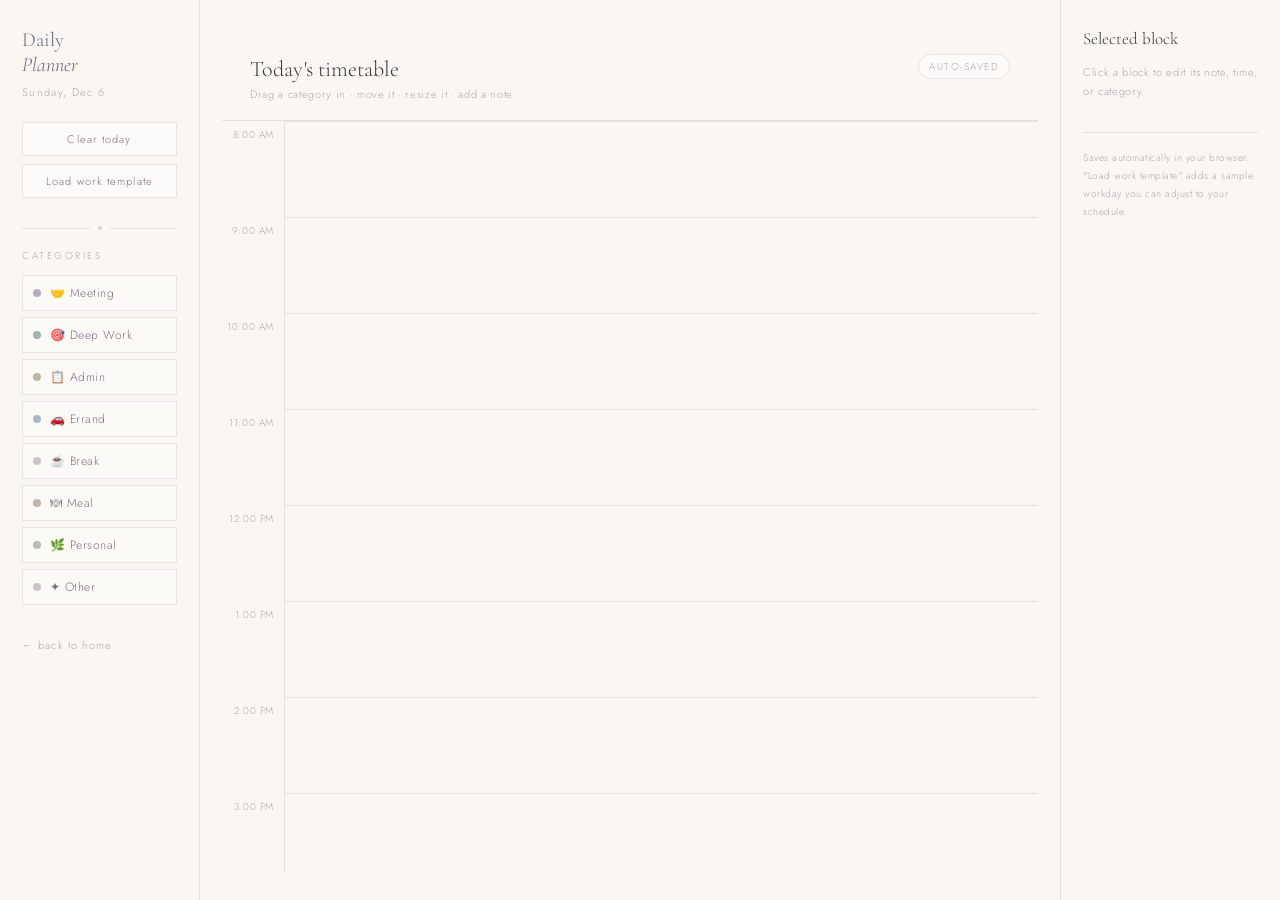
==== planner.html @ 745cca7b "planner" ====
<!DOCTYPE html>
<html lang="en">
<head>
  <meta charset="UTF-8" />
  <meta name="viewport" content="width=device-width, initial-scale=1.0" />
  <title>Caroline's Day Planner</title>
  <link href="https://fonts.googleapis.com/css2?family=Cormorant+Garamond:ital,wght@0,300;1,300&family=Jost:wght@200;300;400&display=swap" rel="stylesheet"/>
  <style>
    :root {
      /* Brand palette — mirrors index.html */
      --cream:          #f5f0e8;
      --warm-white:     #faf7f2;
      --gray-purple:    #9b90a8;
      --muted-purple:   #b8aec8;
      --deep-purple:    #6e6080;
      --lavender:       #e8e3f0;
      --text-dark:      #3d3545;
      --text-mid:       #7a6e82;
      --text-light:     #b0a8b8;
      --border:         rgba(155,144,168,0.22);

      /* Category colors — all in the same muted family */
      --meeting:   #a89cbb;   /* soft violet      */
      --focus:     #8fa8a0;   /* sage green-gray  */
      --admin:     #b8a890;   /* warm taupe       */
      --errand:    #9baab8;   /* slate blue-gray  */
      --break:     #c4b8c8;   /* pale lavender    */
      --meal:      #b8a89a;   /* warm sand        */
      --personal:  #a8b4a0;   /* muted sage       */
      --other:     #c0bac4;   /* neutral gray     */
    }

    *, *::before, *::after { box-sizing: border-box; margin: 0; padding: 0; }

    html, body {
      height: 100%;
      font-family: 'Jost', sans-serif;
      background: var(--warm-white);
      color: var(--text-dark);
      font-size: 13px;
      font-weight: 300;
    }

    /* ── Layout ───────────────────────────────────────── */
    .app {
      display: grid;
      grid-template-columns: 200px 1fr 220px;
      height: 100vh;
      overflow: hidden;
    }

    .panel {
      padding: 28px 22px;
      overflow-y: auto;
      border-right: 1px solid var(--border);
      background: rgba(250,247,242,0.82);
    }
    .panel:last-child { border-right: none; border-left: 1px solid var(--border); }

    /* ── Sidebar ──────────────────────────────────────── */
    .sidebar h1 {
      font-family: 'Cormorant Garamond', serif;
      font-weight: 300;
      font-size: 20px;
      color: var(--deep-purple);
      line-height: 1.25;
      margin-bottom: 6px;
    }
    .sidebar h1 em { font-style: italic; }

    .date {
      font-size: 11px;
      letter-spacing: 0.12em;
      color: var(--text-light);
      margin-bottom: 22px;
    }

    .top-actions {
      display: flex;
      flex-direction: column;
      gap: 8px;
      margin-bottom: 28px;
    }

    button {
      font-family: 'Jost', sans-serif;
      font-weight: 300;
      font-size: 11px;
      letter-spacing: 0.1em;
      cursor: pointer;
      border: 1px solid var(--border);
      background: rgba(255,255,255,0.55);
      color: var(--text-mid);
      padding: 8px 12px;
      border-radius: 1px;
      transition: all 0.25s ease;
    }
    button:hover {
      background: var(--lavender);
      border-color: var(--muted-purple);
      color: var(--deep-purple);
    }
    button.danger {
      border-color: rgba(160,100,100,0.25);
      color: #a06060;
    }
    button.danger:hover {
      background: rgba(160,100,100,0.08);
      border-color: rgba(160,100,100,0.45);
    }

    .palette-title {
      font-size: 10px;
      letter-spacing: 0.25em;
      text-transform: uppercase;
      color: var(--text-light);
      margin-bottom: 12px;
    }

    .palette { display: flex; flex-direction: column; gap: 6px; }

    .task-template {
      display: flex;
      align-items: center;
      gap: 9px;
      padding: 8px 10px;
      border: 1px solid var(--border);
      border-radius: 1px;
      background: rgba(255,255,255,0.45);
      cursor: grab;
      font-size: 12px;
      letter-spacing: 0.04em;
      color: var(--text-mid);
      transition: all 0.2s ease;
      user-select: none;
    }
    .task-template:hover {
      background: var(--lavender);
      border-color: var(--muted-purple);
      color: var(--deep-purple);
    }
    .task-template:active { cursor: grabbing; }

    .task-dot {
      width: 8px;
      height: 8px;
      border-radius: 50%;
      flex-shrink: 0;
      opacity: 0.85;
    }

    .back-link {
      display: inline-flex;
      align-items: center;
      gap: 6px;
      margin-top: 32px;
      font-size: 11px;
      letter-spacing: 0.1em;
      color: var(--text-light);
      text-decoration: none;
      transition: color 0.2s;
    }
    .back-link:hover { color: var(--deep-purple); }

    /* ── Planner main ─────────────────────────────────── */
    .planner-shell {
      border-right: none;
      background: var(--warm-white);
      display: flex;
      flex-direction: column;
    }

    .planner-header {
      display: flex;
      align-items: flex-start;
      justify-content: space-between;
      padding: 28px 28px 18px;
      flex-shrink: 0;
      border-bottom: 1px solid var(--border);
    }
    .planner-header h2 {
      font-family: 'Cormorant Garamond', serif;
      font-weight: 300;
      font-size: 22px;
      color: var(--text-dark);
      margin-bottom: 4px;
    }
    .planner-header p {
      font-size: 11px;
      letter-spacing: 0.06em;
      color: var(--text-light);
    }

    .pill {
      font-size: 10px;
      letter-spacing: 0.15em;
      text-transform: uppercase;
      color: var(--text-light);
      border: 1px solid var(--border);
      padding: 4px 10px;
      border-radius: 20px;
      background: rgba(255,255,255,0.5);
    }

    .planner-body {
      display: flex;
      flex: 1;
      overflow-y: auto;
      padding: 0 0 40px 0;
    }

    .time-col {
      flex-shrink: 0;
      width: 62px;
      padding-top: 0;
    }

    .time-slot {
      height: 96px;
      display: flex;
      align-items: flex-start;
      padding-top: 6px;
      padding-right: 10px;
      justify-content: flex-end;
      font-size: 10px;
      letter-spacing: 0.06em;
      color: var(--text-light);
    }

    .grid-wrap {
      flex: 1;
      position: relative;
      border-left: 1px solid var(--border);
      min-height: calc(15 * 96px);
      transition: background 0.2s ease;
    }
    .grid-wrap.drag-over { background: rgba(184,174,200,0.06); }

    .hour-line {
      position: absolute;
      left: 0; right: 0;
      height: 1px;
      background: var(--border);
    }

    /* ── Event blocks ─────────────────────────────────── */
    .event-block {
      position: absolute;
      left: 6px;
      right: 6px;
      border-radius: 2px;
      padding: 6px 9px 18px;
      cursor: grab;
      overflow: hidden;
      border: 1px solid rgba(255,255,255,0.4);
      box-shadow: 0 2px 10px rgba(80,70,100,0.08);
      transition: box-shadow 0.2s, outline 0.1s;
    }
    .event-block:active { cursor: grabbing; }
    .event-block.selected {
      outline: 2px solid var(--deep-purple);
      outline-offset: 1px;
      box-shadow: 0 4px 18px rgba(110,96,128,0.18);
    }

    .event-title {
      font-size: 11px;
      font-weight: 400;
      letter-spacing: 0.08em;
      color: rgba(255,255,255,0.92);
      margin-bottom: 2px;
    }
    .event-note {
      font-size: 10px;
      color: rgba(255,255,255,0.72);
      white-space: pre-wrap;
      overflow: hidden;
    }
    .event-time {
      position: absolute;
      bottom: 4px;
      right: 7px;
      font-size: 9px;
      letter-spacing: 0.05em;
      color: rgba(255,255,255,0.6);
    }

    .resize-handle {
      position: absolute;
      bottom: 0; left: 0; right: 0;
      height: 10px;
      cursor: ns-resize;
    }
    .resize-handle::after {
      content: '';
      display: block;
      width: 24px;
      height: 2px;
      border-radius: 2px;
      background: rgba(255,255,255,0.35);
      margin: 4px auto 0;
    }

    /* ── Editor panel ─────────────────────────────────── */
    .editor h3 {
      font-family: 'Cormorant Garamond', serif;
      font-weight: 300;
      font-size: 17px;
      color: var(--text-dark);
      margin-bottom: 6px;
    }

    .editor-empty {
      font-size: 11px;
      color: var(--text-light);
      letter-spacing: 0.06em;
      line-height: 1.7;
      margin-top: 14px;
    }

    .field {
      display: flex;
      flex-direction: column;
      gap: 5px;
      margin-bottom: 16px;
    }
    .field label {
      font-size: 10px;
      letter-spacing: 0.2em;
      text-transform: uppercase;
      color: var(--text-light);
    }
    .field input,
    .field select,
    .field textarea {
      font-family: 'Jost', sans-serif;
      font-weight: 300;
      font-size: 12px;
      color: var(--text-dark);
      background: rgba(255,255,255,0.6);
      border: 1px solid var(--border);
      border-radius: 1px;
      padding: 7px 10px;
      outline: none;
      transition: border-color 0.2s;
    }
    .field input:focus,
    .field select:focus,
    .field textarea:focus {
      border-color: var(--muted-purple);
      background: rgba(255,255,255,0.85);
    }
    .field textarea {
      resize: vertical;
      min-height: 72px;
    }

    .mini-row {
      display: grid;
      grid-template-columns: 1fr 1fr;
      gap: 10px;
    }

    .editor-actions {
      display: grid;
      grid-template-columns: 1fr 1fr;
      gap: 8px;
      margin-top: 6px;
    }

    .footer-note {
      margin-top: 32px;
      font-size: 10px;
      letter-spacing: 0.05em;
      color: var(--text-light);
      line-height: 1.8;
      border-top: 1px solid var(--border);
      padding-top: 16px;
    }

    /* ── Ornament line separator ──────────────────────── */
    .ornament-sep {
      display: flex;
      align-items: center;
      gap: 8px;
      margin: 18px 0;
    }
    .ornament-sep span {
      flex: 1;
      height: 1px;
      background: var(--border);
    }
    .ornament-sep i {
      width: 4px; height: 4px;
      border-radius: 50%;
      background: var(--muted-purple);
      opacity: 0.5;
    }
  </style>
</head>
<body>
  <div class="app">

    <!-- ── Sidebar ── -->
    <aside class="panel sidebar">
      <h1>Daily<br><em>Planner</em></h1>
      <div class="date" id="todayLabel"></div>

      <div class="top-actions">
        <button id="clearTodayBtn">Clear today</button>
        <button id="loadTemplateBtn">Load work template</button>
      </div>

      <div class="ornament-sep"><span></span><i></i><span></span></div>

      <p class="palette-title">Categories</p>
      <div class="palette" id="palette"></div>

      <a href="index.html" class="back-link">← back to home</a>
    </aside>

    <!-- ── Main planner ── -->
    <main class="panel planner-shell">
      <div class="planner-header">
        <div>
          <h2>Today's timetable</h2>
          <p>Drag a category in · move it · resize it · add a note</p>
        </div>
        <div>
          <span class="pill" id="saveHint">Auto-saved</span>
        </div>
      </div>

      <div class="planner-body">
        <div class="time-col" id="timeCol"></div>
        <div class="grid-wrap" id="gridWrap">
          <div class="timeline-drop-hint"></div>
        </div>
      </div>
    </main>

    <!-- ── Editor panel ── -->
    <aside class="panel editor">
      <h3>Selected block</h3>
      <div class="editor-empty" id="editorEmpty">
        Click a block to edit its note, time, or category.
      </div>

      <div id="editorForm" hidden>
        <div class="field">
          <label for="editCategory">Category</label>
          <select id="editCategory"></select>
        </div>

        <div class="field">
          <label for="editNote">Note</label>
          <textarea id="editNote" placeholder="meeting with team, prep slides, call client…"></textarea>
        </div>

        <div class="mini-row">
          <div class="field">
            <label for="editStart">Start</label>
            <input id="editStart" type="time" />
          </div>
          <div class="field">
            <label for="editEnd">End</label>
            <input id="editEnd" type="time" />
          </div>
        </div>

        <div class="editor-actions">
          <button id="duplicateBtn">Duplicate</button>
          <button id="deleteBtn" class="danger">Delete</button>
        </div>
      </div>

      <div class="footer-note">
        Saves automatically in your browser.<br>
        "Load work template" adds a sample workday you can adjust to your schedule.
      </div>
    </aside>
  </div>

  <script>
    // ── Category config (work-focused) ──────────────────
    const CATEGORY_CONFIG = {
      Meeting:   { color: getCssVar('--meeting') },
      'Deep Work': { color: getCssVar('--focus') },
      Admin:     { color: getCssVar('--admin') },
      Errand:    { color: getCssVar('--errand') },
      Break:     { color: getCssVar('--break') },
      Meal:      { color: getCssVar('--meal') },
      Personal:  { color: getCssVar('--personal') },
      Other:     { color: getCssVar('--other') },
    };

    const CATEGORY_ICONS = {
      Meeting:    '🤝',
      'Deep Work':'🎯',
      Admin:      '📋',
      Errand:     '🚗',
      Break:      '☕',
      Meal:       '🍽',
      Personal:   '🌿',
      Other:      '✦',
    };

    const DAY_START    = 8 * 60;
    const DAY_END      = 21 * 60;
    const MIN_DURATION = 30;
    const SNAP_MINUTES = 15;
    const HOUR_HEIGHT  = 96;
    const PX_PER_MIN   = HOUR_HEIGHT / 60;
    const STORAGE_KEY  = 'caroline_day_planner_v1';
    const TEMPLATE_KEY = 'caroline_day_planner_template_v1';

    const paletteEl      = document.getElementById('palette');
    const timeColEl      = document.getElementById('timeCol');
    const gridWrapEl     = document.getElementById('gridWrap');
    const todayLabelEl   = document.getElementById('todayLabel');
    const clearTodayBtn  = document.getElementById('clearTodayBtn');
    const loadTemplateBtn= document.getElementById('loadTemplateBtn');
    const saveHintEl     = document.getElementById('saveHint');
    const editorEmptyEl  = document.getElementById('editorEmpty');
    const editorFormEl   = document.getElementById('editorForm');
    const editCategoryEl = document.getElementById('editCategory');
    const editNoteEl     = document.getElementById('editNote');
    const editStartEl    = document.getElementById('editStart');
    const editEndEl      = document.getElementById('editEnd');
    const duplicateBtn   = document.getElementById('duplicateBtn');
    const deleteBtn      = document.getElementById('deleteBtn');

    let events     = loadTodayEvents();
    let selectedId = null;
    let dragState  = null;

    init();

    function init() {
      renderTodayLabel();
      renderPalette();
      renderTimeColumn();
      renderHourLines();
      renderEditorCategoryOptions();
      renderEvents();
      updateEditor();
      attachGridDropEvents();
      attachEditorEvents();
      clearTodayBtn.addEventListener('click', clearToday);
      loadTemplateBtn.addEventListener('click', loadTemplateIntoToday);
    }

    function getCssVar(name) {
      return getComputedStyle(document.documentElement).getPropertyValue(name).trim();
    }

    function renderTodayLabel() {
      todayLabelEl.textContent = new Date().toLocaleDateString('en-CA', {
        weekday: 'long', month: 'short', day: 'numeric'
      });
    }

    function renderPalette() {
      paletteEl.innerHTML = '';
      Object.keys(CATEGORY_CONFIG).forEach(category => {
        const el = document.createElement('div');
        el.className = 'task-template';
        el.draggable = true;
        el.dataset.category = category;
        el.innerHTML = `
          <span class="task-dot" style="background:${CATEGORY_CONFIG[category].color}"></span>
          <span>${CATEGORY_ICONS[category] || ''} ${category}</span>
        `;
        el.addEventListener('dragstart', e => {
          e.dataTransfer.setData('text/plain', JSON.stringify({
            category,
            color: CATEGORY_CONFIG[category].color
          }));
        });
        paletteEl.appendChild(el);
      });
    }

    function renderTimeColumn() {
      timeColEl.innerHTML = '';
      for (let h = DAY_START / 60; h <= DAY_END / 60; h++) {
        const slot = document.createElement('div');
        slot.className = 'time-slot';
        slot.textContent = formatHourLabel(h);
        timeColEl.appendChild(slot);
      }
    }

    function renderHourLines() {
      gridWrapEl.querySelectorAll('.hour-line').forEach(el => el.remove());
      const totalHours = (DAY_END - DAY_START) / 60;
      for (let i = 0; i <= totalHours; i++) {
        const line = document.createElement('div');
        line.className = 'hour-line';
        line.style.top = `${i * HOUR_HEIGHT}px`;
        gridWrapEl.appendChild(line);
      }
    }

    function attachGridDropEvents() {
      gridWrapEl.addEventListener('dragover', e => {
        e.preventDefault();
        gridWrapEl.classList.add('drag-over');
      });
      gridWrapEl.addEventListener('dragleave', () => gridWrapEl.classList.remove('drag-over'));
      gridWrapEl.addEventListener('drop', e => {
        e.preventDefault();
        gridWrapEl.classList.remove('drag-over');
        const raw = e.dataTransfer.getData('text/plain');
        if (!raw) return;
        let data;
        try { data = JSON.parse(raw); } catch { return; }
        const rect = gridWrapEl.getBoundingClientRect();
        const y = e.clientY - rect.top;
        const startMinute = snapToStep(pixelToMinute(y), SNAP_MINUTES, DAY_START, DAY_END - MIN_DURATION);
        const newEvent = {
          id: cryptoRandomId(),
          category: data.category || 'Other',
          note: '',
          color: CATEGORY_CONFIG[data.category]?.color || CATEGORY_CONFIG.Other.color,
          startMinute,
          endMinute: startMinute + 60,
        };
        events.push(newEvent);
        selectedId = newEvent.id;
        persistAndRender();
      });
    }

    function attachEditorEvents() {
      editCategoryEl.addEventListener('change', () => {
        const ev = getSelectedEvent();
        if (!ev) return;
        ev.category = editCategoryEl.value;
        ev.color = CATEGORY_CONFIG[ev.category].color;
        persistAndRender();
      });
      editNoteEl.addEventListener('input', () => {
        const ev = getSelectedEvent();
        if (!ev) return;
        ev.note = editNoteEl.value;
        persistAndRender(false);
      });
      editStartEl.addEventListener('change', () => {
        const ev = getSelectedEvent();
        if (!ev) return;
        const start = timeStringToMinute(editStartEl.value);
        if (start == null) return;
        let duration = ev.endMinute - ev.startMinute;
        ev.startMinute = clampMinute(start);
        ev.endMinute = clampMinute(Math.max(ev.startMinute + MIN_DURATION, ev.startMinute + duration));
        if (ev.endMinute > DAY_END) {
          ev.endMinute = DAY_END;
          ev.startMinute = Math.max(DAY_START, ev.endMinute - duration);
        }
        persistAndRender();
      });
      editEndEl.addEventListener('change', () => {
        const ev = getSelectedEvent();
        if (!ev) return;
        const end = timeStringToMinute(editEndEl.value);
        if (end == null) return;
        ev.endMinute = clampMinute(Math.max(ev.startMinute + MIN_DURATION, end));
        persistAndRender();
      });
      duplicateBtn.addEventListener('click', () => {
        const ev = getSelectedEvent();
        if (!ev) return;
        const duration = ev.endMinute - ev.startMinute;
        const start = clampMinute(Math.min(DAY_END - duration, ev.startMinute + 30));
        const clone = { ...ev, id: cryptoRandomId(), startMinute: start, endMinute: start + duration };
        events.push(clone);
        selectedId = clone.id;
        persistAndRender();
      });
      deleteBtn.addEventListener('click', () => {
        if (!selectedId) return;
        events = events.filter(ev => ev.id !== selectedId);
        selectedId = null;
        persistAndRender();
      });
    }

    function renderEditorCategoryOptions() {
      editCategoryEl.innerHTML = '';
      Object.keys(CATEGORY_CONFIG).forEach(category => {
        const option = document.createElement('option');
        option.value = category;
        option.textContent = `${CATEGORY_ICONS[category] || ''} ${category}`;
        editCategoryEl.appendChild(option);
      });
    }

    function renderEvents() {
      gridWrapEl.querySelectorAll('.event-block').forEach(el => el.remove());
      events
        .slice()
        .sort((a, b) => a.startMinute - b.startMinute)
        .forEach(event => {
          const block = document.createElement('div');
          block.className = 'event-block' + (event.id === selectedId ? ' selected' : '');
          block.dataset.id = event.id;
          block.style.top    = `${minuteToPixel(event.startMinute)}px`;
          block.style.height = `${Math.max(32, minuteToPixel(event.endMinute) - minuteToPixel(event.startMinute))}px`;
          block.style.background = event.color;
          block.innerHTML = `
            <div class="event-title">${CATEGORY_ICONS[event.category] || ''} ${escapeHtml(event.category)}</div>
            <div class="event-note">${escapeHtml(event.note || '')}</div>
            <div class="event-time">${formatMinuteLabel(event.startMinute)} – ${formatMinuteLabel(event.endMinute)}</div>
            <div class="resize-handle"></div>
          `;
          block.addEventListener('mousedown', e => {
            if (e.target.classList.contains('resize-handle')) {
              startResize(e, event.id); return;
            }
            startMove(e, event.id);
          });
          block.addEventListener('click', e => {
            e.stopPropagation();
            selectedId = event.id;
            renderEvents();
            updateEditor();
          });
          gridWrapEl.appendChild(block);
        });
      gridWrapEl.addEventListener('click', clearSelectionOnGridClick, { once: true });
    }

    function clearSelectionOnGridClick(e) {
      if (e.target.closest('.event-block')) return;
      selectedId = null;
      renderEvents();
      updateEditor();
    }

    function startMove(e, id) {
      e.preventDefault();
      const ev = events.find(item => item.id === id);
      if (!ev) return;
      selectedId = id;
      renderEvents();
      updateEditor();
      dragState = { type: 'move', id, startY: e.clientY, originalStart: ev.startMinute, originalEnd: ev.endMinute };
      document.addEventListener('mousemove', handleDrag);
      document.addEventListener('mouseup', stopDrag);
    }

    function startResize(e, id) {
      e.preventDefault(); e.stopPropagation();
      const ev = events.find(item => item.id === id);
      if (!ev) return;
      selectedId = id;
      renderEvents();
      updateEditor();
      dragState = { type: 'resize', id, startY: e.clientY, originalStart: ev.startMinute, originalEnd: ev.endMinute };
      document.addEventListener('mousemove', handleDrag);
      document.addEventListener('mouseup', stopDrag);
    }

    function handleDrag(e) {
      if (!dragState) return;
      const ev = events.find(item => item.id === dragState.id);
      if (!ev) return;
      const deltaMin = snapDeltaToStep(pixelToMinuteDelta(e.clientY - dragState.startY), SNAP_MINUTES);
      if (dragState.type === 'move') {
        const duration = dragState.originalEnd - dragState.originalStart;
        let nextStart = clampMinute(dragState.originalStart + deltaMin);
        nextStart = Math.min(nextStart, DAY_END - duration);
        ev.startMinute = nextStart;
        ev.endMinute = nextStart + duration;
      } else {
        let nextEnd = dragState.originalEnd + deltaMin;
        nextEnd = Math.max(dragState.originalStart + MIN_DURATION, nextEnd);
        nextEnd = Math.min(DAY_END, nextEnd);
        ev.endMinute = nextEnd;
      }
      renderEvents();
      updateEditor();
    }

    function stopDrag() {
      if (!dragState) return;
      dragState = null;
      document.removeEventListener('mousemove', handleDrag);
      document.removeEventListener('mouseup', stopDrag);
      saveTodayEvents();
      flashSaved();
    }

    function updateEditor() {
      const ev = getSelectedEvent();
      if (!ev) {
        editorEmptyEl.hidden = false;
        editorFormEl.hidden = true;
        return;
      }
      editorEmptyEl.hidden = true;
      editorFormEl.hidden = false;
      editCategoryEl.value = ev.category;
      editNoteEl.value = ev.note;
      editStartEl.value = minuteToTimeString(ev.startMinute);
      editEndEl.value = minuteToTimeString(ev.endMinute);
    }

    function persistAndRender(updateEditorPanel = true) {
      saveTodayEvents();
      renderEvents();
      if (updateEditorPanel) updateEditor();
      flashSaved();
    }

    function flashSaved() {
      saveHintEl.textContent = 'Saved ✦';
      clearTimeout(flashSaved._timer);
      flashSaved._timer = setTimeout(() => { saveHintEl.textContent = 'Auto-saved'; }, 900);
    }

    function clearToday() {
      if (!confirm('Clear today\'s timetable?')) return;
      events = []; selectedId = null; persistAndRender();
    }

    function loadTemplateIntoToday() {
      const template = loadTemplate();
      events = template.map(item => ({ ...item, id: cryptoRandomId() }));
      selectedId = null;
      persistAndRender();
    }

    function loadTodayEvents() {
      const store = JSON.parse(localStorage.getItem(STORAGE_KEY) || '{}');
      const todayKey = getTodayKey();
      return Array.isArray(store[todayKey]) ? store[todayKey] : [];
    }

    function saveTodayEvents() {
      const store = JSON.parse(localStorage.getItem(STORAGE_KEY) || '{}');
      store[getTodayKey()] = events;
      localStorage.setItem(STORAGE_KEY, JSON.stringify(store));
    }

    function loadTemplate() {
      const existing = JSON.parse(localStorage.getItem(TEMPLATE_KEY) || 'null');
      if (Array.isArray(existing) && existing.length) return existing;
      const fallback = [
        makeTemplateEvent('Deep Work',  'Morning focus block',    9*60,  11*60),
        makeTemplateEvent('Meeting',    'Team standup',           11*60, 11*60+30),
        makeTemplateEvent('Meal',       'Lunch',                  12*60, 13*60),
        makeTemplateEvent('Deep Work',  'Afternoon work block',   13*60, 15*60),
        makeTemplateEvent('Admin',      'Emails & catch-up',      15*60, 16*60),
        makeTemplateEvent('Break',      'Coffee break',           16*60, 16*60+15),
        makeTemplateEvent('Meeting',    'End-of-day check-in',    17*60, 17*60+30),
      ];
      localStorage.setItem(TEMPLATE_KEY, JSON.stringify(fallback));
      return fallback;
    }

    function makeTemplateEvent(category, note, startMinute, endMinute) {
      return { id: cryptoRandomId(), category, note, color: CATEGORY_CONFIG[category].color, startMinute, endMinute };
    }

    function getSelectedEvent() { return events.find(ev => ev.id === selectedId) || null; }
    function getTodayKey()       { return new Date().toISOString().slice(0, 10); }
    function minuteToPixel(m)    { return (m - DAY_START) * PX_PER_MIN; }
    function pixelToMinute(px)   { return DAY_START + px / PX_PER_MIN; }
    function pixelToMinuteDelta(px) { return px / PX_PER_MIN; }
    function snapToStep(v, step, min, max) { return Math.min(max, Math.max(min, Math.round(v/step)*step)); }
    function snapDeltaToStep(v, step)      { return Math.round(v/step)*step; }
    function clampMinute(m)      { return Math.max(DAY_START, Math.min(DAY_END, m)); }

    function formatHourLabel(h24) {
      const suffix = h24 >= 12 ? 'PM' : 'AM';
      const h12    = h24 % 12 === 0 ? 12 : h24 % 12;
      return `${h12}:00 ${suffix}`;
    }
    function formatMinuteLabel(totalMin) {
      const h24 = Math.floor(totalMin/60), m = totalMin%60;
      const suffix = h24>=12?'PM':'AM', h12 = h24%12===0?12:h24%12;
      return `${h12}:${String(m).padStart(2,'0')} ${suffix}`;
    }
    function minuteToTimeString(totalMin) {
      return `${String(Math.floor(totalMin/60)).padStart(2,'0')}:${String(totalMin%60).padStart(2,'0')}`;
    }
    function timeStringToMinute(str) {
      if (!str || !str.includes(':')) return null;
      const [h,m] = str.split(':').map(Number);
      return (isNaN(h)||isNaN(m)) ? null : h*60+m;
    }
    function cryptoRandomId() { return 'ev-' + Math.random().toString(36).slice(2,10); }
    function escapeHtml(str) {
      return String(str).replaceAll('&','&amp;').replaceAll('<','&lt;').replaceAll('>','&gt;').replaceAll('"','&quot;').replaceAll("'","&#039;");
    }
  </script>
</body>
</html>
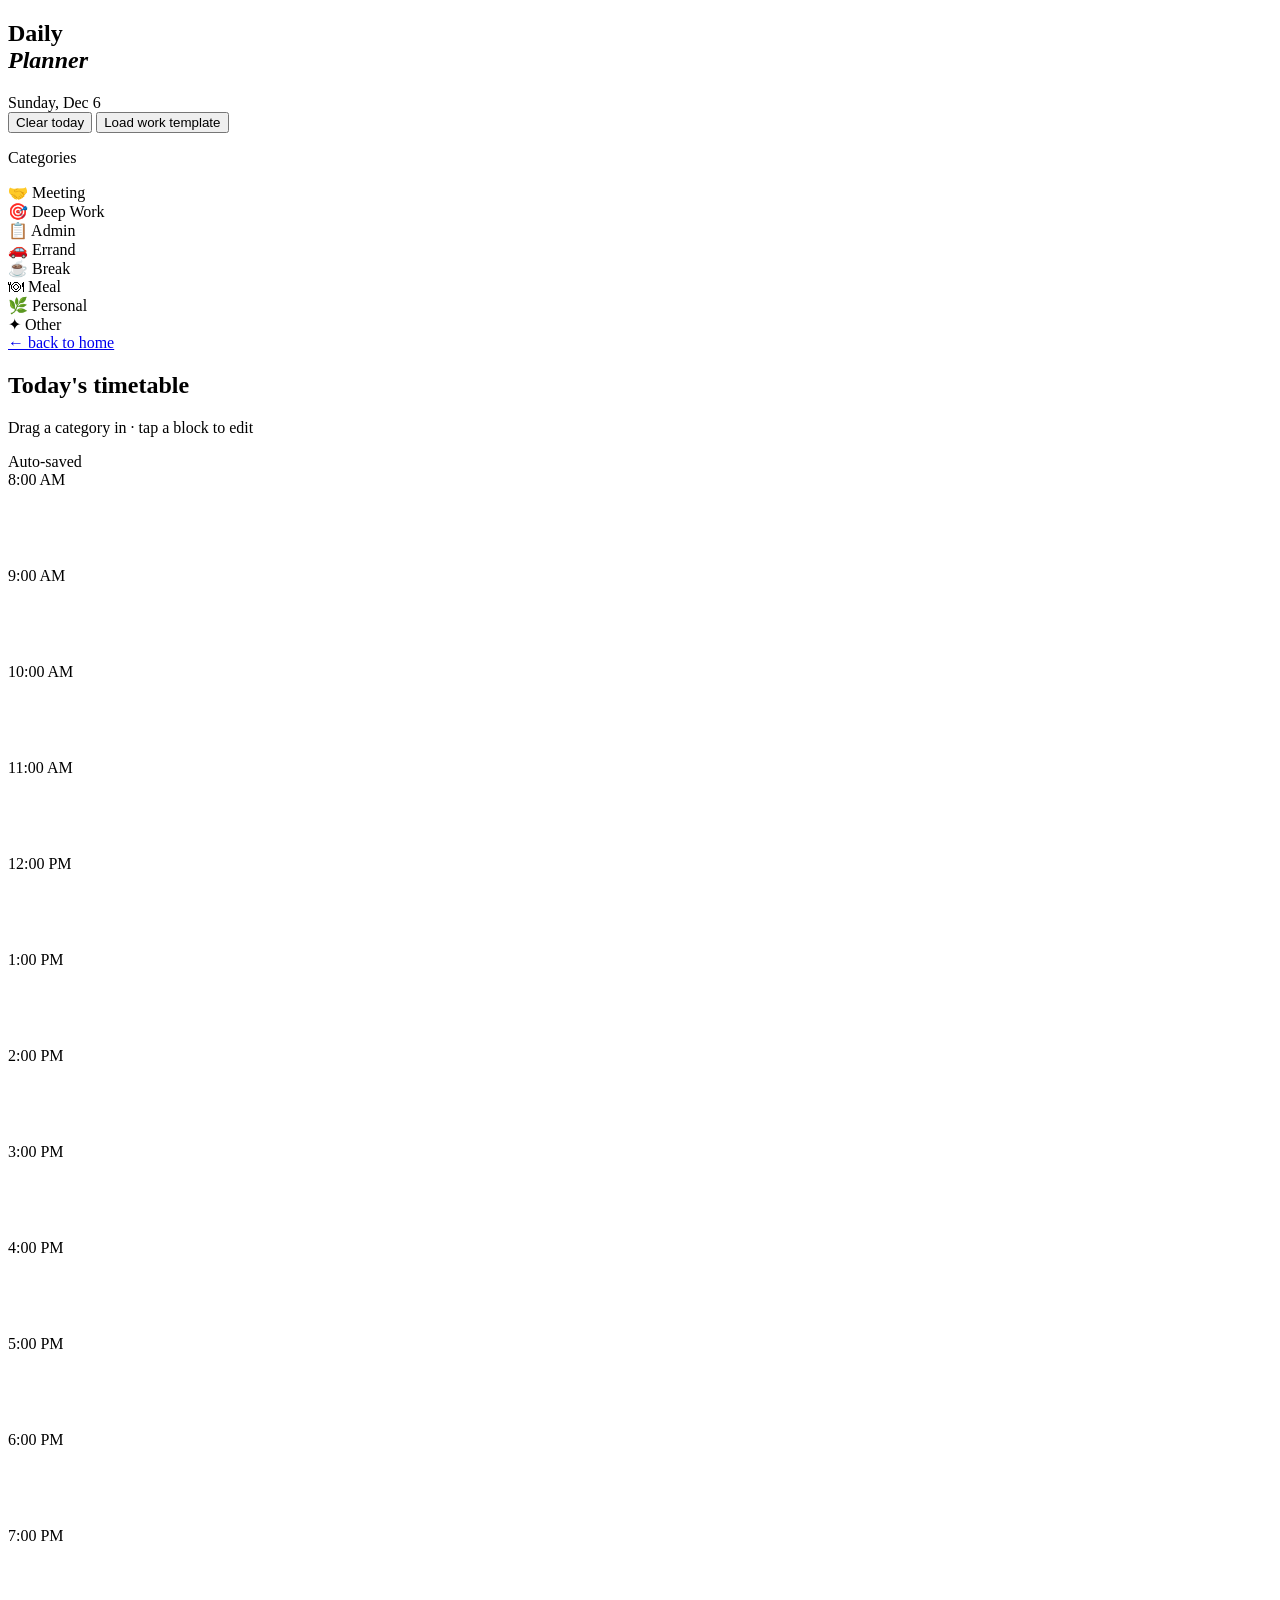
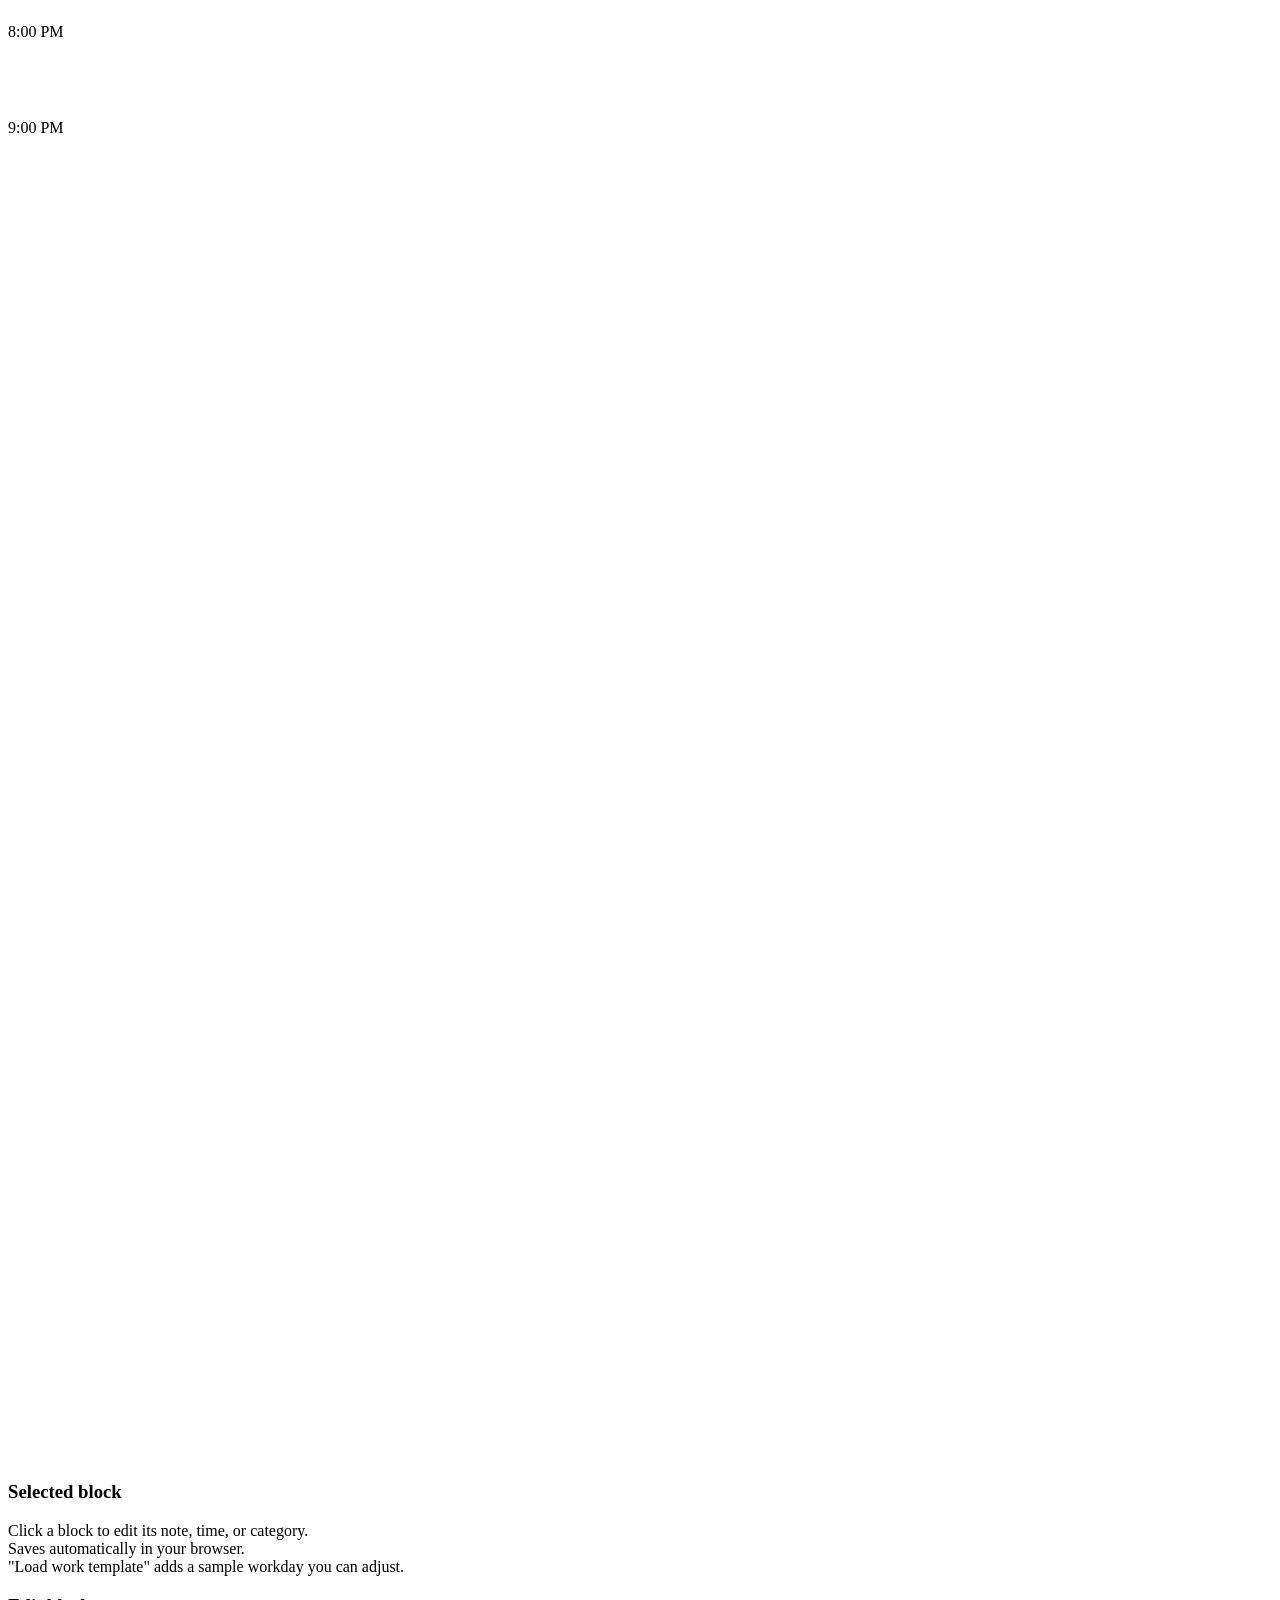
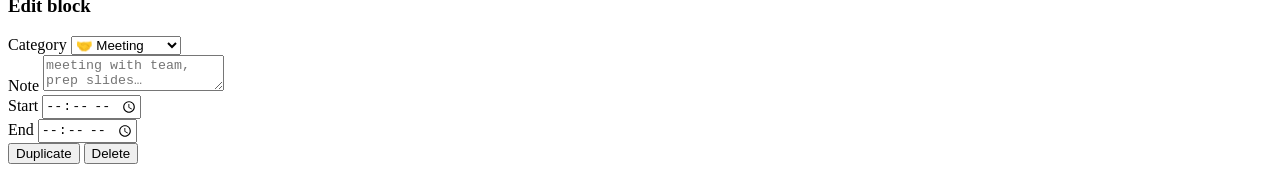
==== commit bec898e0: "Update planner.html" ====
--- a/planner.html
+++ b/planner.html
@@ -5,398 +5,7 @@
   <meta name="viewport" content="width=device-width, initial-scale=1.0" />
   <title>Caroline's Day Planner</title>
   <link href="https://fonts.googleapis.com/css2?family=Cormorant+Garamond:ital,wght@0,300;1,300&family=Jost:wght@200;300;400&display=swap" rel="stylesheet"/>
-  <style>
-    :root {
-      /* Brand palette — mirrors index.html */
-      --cream:          #f5f0e8;
-      --warm-white:     #faf7f2;
-      --gray-purple:    #9b90a8;
-      --muted-purple:   #b8aec8;
-      --deep-purple:    #6e6080;
-      --lavender:       #e8e3f0;
-      --text-dark:      #3d3545;
-      --text-mid:       #7a6e82;
-      --text-light:     #b0a8b8;
-      --border:         rgba(155,144,168,0.22);
-
-      /* Category colors — all in the same muted family */
-      --meeting:   #a89cbb;   /* soft violet      */
-      --focus:     #8fa8a0;   /* sage green-gray  */
-      --admin:     #b8a890;   /* warm taupe       */
-      --errand:    #9baab8;   /* slate blue-gray  */
-      --break:     #c4b8c8;   /* pale lavender    */
-      --meal:      #b8a89a;   /* warm sand        */
-      --personal:  #a8b4a0;   /* muted sage       */
-      --other:     #c0bac4;   /* neutral gray     */
-    }
-
-    *, *::before, *::after { box-sizing: border-box; margin: 0; padding: 0; }
-
-    html, body {
-      height: 100%;
-      font-family: 'Jost', sans-serif;
-      background: var(--warm-white);
-      color: var(--text-dark);
-      font-size: 13px;
-      font-weight: 300;
-    }
-
-    /* ── Layout ───────────────────────────────────────── */
-    .app {
-      display: grid;
-      grid-template-columns: 200px 1fr 220px;
-      height: 100vh;
-      overflow: hidden;
-    }
-
-    .panel {
-      padding: 28px 22px;
-      overflow-y: auto;
-      border-right: 1px solid var(--border);
-      background: rgba(250,247,242,0.82);
-    }
-    .panel:last-child { border-right: none; border-left: 1px solid var(--border); }
-
-    /* ── Sidebar ──────────────────────────────────────── */
-    .sidebar h1 {
-      font-family: 'Cormorant Garamond', serif;
-      font-weight: 300;
-      font-size: 20px;
-      color: var(--deep-purple);
-      line-height: 1.25;
-      margin-bottom: 6px;
-    }
-    .sidebar h1 em { font-style: italic; }
-
-    .date {
-      font-size: 11px;
-      letter-spacing: 0.12em;
-      color: var(--text-light);
-      margin-bottom: 22px;
-    }
-
-    .top-actions {
-      display: flex;
-      flex-direction: column;
-      gap: 8px;
-      margin-bottom: 28px;
-    }
-
-    button {
-      font-family: 'Jost', sans-serif;
-      font-weight: 300;
-      font-size: 11px;
-      letter-spacing: 0.1em;
-      cursor: pointer;
-      border: 1px solid var(--border);
-      background: rgba(255,255,255,0.55);
-      color: var(--text-mid);
-      padding: 8px 12px;
-      border-radius: 1px;
-      transition: all 0.25s ease;
-    }
-    button:hover {
-      background: var(--lavender);
-      border-color: var(--muted-purple);
-      color: var(--deep-purple);
-    }
-    button.danger {
-      border-color: rgba(160,100,100,0.25);
-      color: #a06060;
-    }
-    button.danger:hover {
-      background: rgba(160,100,100,0.08);
-      border-color: rgba(160,100,100,0.45);
-    }
-
-    .palette-title {
-      font-size: 10px;
-      letter-spacing: 0.25em;
-      text-transform: uppercase;
-      color: var(--text-light);
-      margin-bottom: 12px;
-    }
-
-    .palette { display: flex; flex-direction: column; gap: 6px; }
-
-    .task-template {
-      display: flex;
-      align-items: center;
-      gap: 9px;
-      padding: 8px 10px;
-      border: 1px solid var(--border);
-      border-radius: 1px;
-      background: rgba(255,255,255,0.45);
-      cursor: grab;
-      font-size: 12px;
-      letter-spacing: 0.04em;
-      color: var(--text-mid);
-      transition: all 0.2s ease;
-      user-select: none;
-    }
-    .task-template:hover {
-      background: var(--lavender);
-      border-color: var(--muted-purple);
-      color: var(--deep-purple);
-    }
-    .task-template:active { cursor: grabbing; }
-
-    .task-dot {
-      width: 8px;
-      height: 8px;
-      border-radius: 50%;
-      flex-shrink: 0;
-      opacity: 0.85;
-    }
-
-    .back-link {
-      display: inline-flex;
-      align-items: center;
-      gap: 6px;
-      margin-top: 32px;
-      font-size: 11px;
-      letter-spacing: 0.1em;
-      color: var(--text-light);
-      text-decoration: none;
-      transition: color 0.2s;
-    }
-    .back-link:hover { color: var(--deep-purple); }
-
-    /* ── Planner main ─────────────────────────────────── */
-    .planner-shell {
-      border-right: none;
-      background: var(--warm-white);
-      display: flex;
-      flex-direction: column;
-    }
-
-    .planner-header {
-      display: flex;
-      align-items: flex-start;
-      justify-content: space-between;
-      padding: 28px 28px 18px;
-      flex-shrink: 0;
-      border-bottom: 1px solid var(--border);
-    }
-    .planner-header h2 {
-      font-family: 'Cormorant Garamond', serif;
-      font-weight: 300;
-      font-size: 22px;
-      color: var(--text-dark);
-      margin-bottom: 4px;
-    }
-    .planner-header p {
-      font-size: 11px;
-      letter-spacing: 0.06em;
-      color: var(--text-light);
-    }
-
-    .pill {
-      font-size: 10px;
-      letter-spacing: 0.15em;
-      text-transform: uppercase;
-      color: var(--text-light);
-      border: 1px solid var(--border);
-      padding: 4px 10px;
-      border-radius: 20px;
-      background: rgba(255,255,255,0.5);
-    }
-
-    .planner-body {
-      display: flex;
-      flex: 1;
-      overflow-y: auto;
-      padding: 0 0 40px 0;
-    }
-
-    .time-col {
-      flex-shrink: 0;
-      width: 62px;
-      padding-top: 0;
-    }
-
-    .time-slot {
-      height: 96px;
-      display: flex;
-      align-items: flex-start;
-      padding-top: 6px;
-      padding-right: 10px;
-      justify-content: flex-end;
-      font-size: 10px;
-      letter-spacing: 0.06em;
-      color: var(--text-light);
-    }
-
-    .grid-wrap {
-      flex: 1;
-      position: relative;
-      border-left: 1px solid var(--border);
-      min-height: calc(15 * 96px);
-      transition: background 0.2s ease;
-    }
-    .grid-wrap.drag-over { background: rgba(184,174,200,0.06); }
-
-    .hour-line {
-      position: absolute;
-      left: 0; right: 0;
-      height: 1px;
-      background: var(--border);
-    }
-
-    /* ── Event blocks ─────────────────────────────────── */
-    .event-block {
-      position: absolute;
-      left: 6px;
-      right: 6px;
-      border-radius: 2px;
-      padding: 6px 9px 18px;
-      cursor: grab;
-      overflow: hidden;
-      border: 1px solid rgba(255,255,255,0.4);
-      box-shadow: 0 2px 10px rgba(80,70,100,0.08);
-      transition: box-shadow 0.2s, outline 0.1s;
-    }
-    .event-block:active { cursor: grabbing; }
-    .event-block.selected {
-      outline: 2px solid var(--deep-purple);
-      outline-offset: 1px;
-      box-shadow: 0 4px 18px rgba(110,96,128,0.18);
-    }
-
-    .event-title {
-      font-size: 11px;
-      font-weight: 400;
-      letter-spacing: 0.08em;
-      color: rgba(255,255,255,0.92);
-      margin-bottom: 2px;
-    }
-    .event-note {
-      font-size: 10px;
-      color: rgba(255,255,255,0.72);
-      white-space: pre-wrap;
-      overflow: hidden;
-    }
-    .event-time {
-      position: absolute;
-      bottom: 4px;
-      right: 7px;
-      font-size: 9px;
-      letter-spacing: 0.05em;
-      color: rgba(255,255,255,0.6);
-    }
-
-    .resize-handle {
-      position: absolute;
-      bottom: 0; left: 0; right: 0;
-      height: 10px;
-      cursor: ns-resize;
-    }
-    .resize-handle::after {
-      content: '';
-      display: block;
-      width: 24px;
-      height: 2px;
-      border-radius: 2px;
-      background: rgba(255,255,255,0.35);
-      margin: 4px auto 0;
-    }
-
-    /* ── Editor panel ─────────────────────────────────── */
-    .editor h3 {
-      font-family: 'Cormorant Garamond', serif;
-      font-weight: 300;
-      font-size: 17px;
-      color: var(--text-dark);
-      margin-bottom: 6px;
-    }
-
-    .editor-empty {
-      font-size: 11px;
-      color: var(--text-light);
-      letter-spacing: 0.06em;
-      line-height: 1.7;
-      margin-top: 14px;
-    }
-
-    .field {
-      display: flex;
-      flex-direction: column;
-      gap: 5px;
-      margin-bottom: 16px;
-    }
-    .field label {
-      font-size: 10px;
-      letter-spacing: 0.2em;
-      text-transform: uppercase;
-      color: var(--text-light);
-    }
-    .field input,
-    .field select,
-    .field textarea {
-      font-family: 'Jost', sans-serif;
-      font-weight: 300;
-      font-size: 12px;
-      color: var(--text-dark);
-      background: rgba(255,255,255,0.6);
-      border: 1px solid var(--border);
-      border-radius: 1px;
-      padding: 7px 10px;
-      outline: none;
-      transition: border-color 0.2s;
-    }
-    .field input:focus,
-    .field select:focus,
-    .field textarea:focus {
-      border-color: var(--muted-purple);
-      background: rgba(255,255,255,0.85);
-    }
-    .field textarea {
-      resize: vertical;
-      min-height: 72px;
-    }
-
-    .mini-row {
-      display: grid;
-      grid-template-columns: 1fr 1fr;
-      gap: 10px;
-    }
-
-    .editor-actions {
-      display: grid;
-      grid-template-columns: 1fr 1fr;
-      gap: 8px;
-      margin-top: 6px;
-    }
-
-    .footer-note {
-      margin-top: 32px;
-      font-size: 10px;
-      letter-spacing: 0.05em;
-      color: var(--text-light);
-      line-height: 1.8;
-      border-top: 1px solid var(--border);
-      padding-top: 16px;
-    }
-
-    /* ── Ornament line separator ──────────────────────── */
-    .ornament-sep {
-      display: flex;
-      align-items: center;
-      gap: 8px;
-      margin: 18px 0;
-    }
-    .ornament-sep span {
-      flex: 1;
-      height: 1px;
-      background: var(--border);
-    }
-    .ornament-sep i {
-      width: 4px; height: 4px;
-      border-radius: 50%;
-      background: var(--muted-purple);
-      opacity: 0.5;
-    }
-  </style>
+  <link rel="stylesheet" href="planner.css" />
 </head>
 <body>
   <div class="app">
@@ -424,39 +33,32 @@
       <div class="planner-header">
         <div>
           <h2>Today's timetable</h2>
-          <p>Drag a category in · move it · resize it · add a note</p>
-        </div>
-        <div>
-          <span class="pill" id="saveHint">Auto-saved</span>
-        </div>
+          <p id="mobileHint">Drag a category in · tap a block to edit</p>
+        </div>
+        <span class="pill" id="saveHint">Auto-saved</span>
       </div>
 
       <div class="planner-body">
-        <div class="time-col" id="timeCol"></div>
-        <div class="grid-wrap" id="gridWrap">
-          <div class="timeline-drop-hint"></div>
-        </div>
+        <div class="time-col"  id="timeCol"></div>
+        <div class="grid-wrap" id="gridWrap"></div>
       </div>
     </main>
 
-    <!-- ── Editor panel ── -->
-    <aside class="panel editor">
+    <!-- ── Desktop editor panel ── -->
+    <aside class="panel editor" id="desktopEditor">
       <h3>Selected block</h3>
       <div class="editor-empty" id="editorEmpty">
         Click a block to edit its note, time, or category.
       </div>
-
       <div id="editorForm" hidden>
         <div class="field">
           <label for="editCategory">Category</label>
           <select id="editCategory"></select>
         </div>
-
         <div class="field">
           <label for="editNote">Note</label>
           <textarea id="editNote" placeholder="meeting with team, prep slides, call client…"></textarea>
         </div>
-
         <div class="mini-row">
           <div class="field">
             <label for="editStart">Start</label>
@@ -467,68 +69,99 @@
             <input id="editEnd" type="time" />
           </div>
         </div>
-
         <div class="editor-actions">
           <button id="duplicateBtn">Duplicate</button>
           <button id="deleteBtn" class="danger">Delete</button>
         </div>
       </div>
-
       <div class="footer-note">
         Saves automatically in your browser.<br>
-        "Load work template" adds a sample workday you can adjust to your schedule.
+        "Load work template" adds a sample workday you can adjust.
       </div>
     </aside>
   </div>
 
+  <!-- ── Mobile bottom-sheet editor ── -->
+  <div class="editor-overlay" id="editorOverlay">
+    <div class="editor-overlay-backdrop" id="overlayBackdrop"></div>
+    <div class="editor-sheet" id="editorSheet">
+      <div class="sheet-handle"></div>
+      <h3>Edit block</h3>
+      <div class="field">
+        <label for="editCategoryM">Category</label>
+        <select id="editCategoryM"></select>
+      </div>
+      <div class="field">
+        <label for="editNoteM">Note</label>
+        <textarea id="editNoteM" placeholder="meeting with team, prep slides…"></textarea>
+      </div>
+      <div class="mini-row">
+        <div class="field">
+          <label for="editStartM">Start</label>
+          <input id="editStartM" type="time" />
+        </div>
+        <div class="field">
+          <label for="editEndM">End</label>
+          <input id="editEndM" type="time" />
+        </div>
+      </div>
+      <div class="editor-actions">
+        <button id="duplicateBtnM">Duplicate</button>
+        <button id="deleteBtnM" class="danger">Delete</button>
+      </div>
+    </div>
+  </div>
+
   <script>
-    // ── Category config (work-focused) ──────────────────
     const CATEGORY_CONFIG = {
-      Meeting:   { color: getCssVar('--meeting') },
-      'Deep Work': { color: getCssVar('--focus') },
-      Admin:     { color: getCssVar('--admin') },
-      Errand:    { color: getCssVar('--errand') },
-      Break:     { color: getCssVar('--break') },
-      Meal:      { color: getCssVar('--meal') },
-      Personal:  { color: getCssVar('--personal') },
-      Other:     { color: getCssVar('--other') },
+      Meeting:     { color: getCssVar('--meeting')  },
+      'Deep Work': { color: getCssVar('--focus')    },
+      Admin:       { color: getCssVar('--admin')    },
+      Errand:      { color: getCssVar('--errand')   },
+      Break:       { color: getCssVar('--break')    },
+      Meal:        { color: getCssVar('--meal')     },
+      Personal:    { color: getCssVar('--personal') },
+      Other:       { color: getCssVar('--other')    },
     };
-
     const CATEGORY_ICONS = {
-      Meeting:    '🤝',
-      'Deep Work':'🎯',
-      Admin:      '📋',
-      Errand:     '🚗',
-      Break:      '☕',
-      Meal:       '🍽',
-      Personal:   '🌿',
-      Other:      '✦',
+      Meeting:'🤝','Deep Work':'🎯',Admin:'📋',
+      Errand:'🚗',Break:'☕',Meal:'🍽',Personal:'🌿',Other:'✦',
     };
 
-    const DAY_START    = 8 * 60;
+    const DAY_START    = 8  * 60;
     const DAY_END      = 21 * 60;
     const MIN_DURATION = 30;
     const SNAP_MINUTES = 15;
-    const HOUR_HEIGHT  = 96;
-    const PX_PER_MIN   = HOUR_HEIGHT / 60;
     const STORAGE_KEY  = 'caroline_day_planner_v1';
     const TEMPLATE_KEY = 'caroline_day_planner_template_v1';
 
-    const paletteEl      = document.getElementById('palette');
-    const timeColEl      = document.getElementById('timeCol');
-    const gridWrapEl     = document.getElementById('gridWrap');
-    const todayLabelEl   = document.getElementById('todayLabel');
-    const clearTodayBtn  = document.getElementById('clearTodayBtn');
-    const loadTemplateBtn= document.getElementById('loadTemplateBtn');
-    const saveHintEl     = document.getElementById('saveHint');
-    const editorEmptyEl  = document.getElementById('editorEmpty');
-    const editorFormEl   = document.getElementById('editorForm');
-    const editCategoryEl = document.getElementById('editCategory');
-    const editNoteEl     = document.getElementById('editNote');
-    const editStartEl    = document.getElementById('editStart');
-    const editEndEl      = document.getElementById('editEnd');
-    const duplicateBtn   = document.getElementById('duplicateBtn');
-    const deleteBtn      = document.getElementById('deleteBtn');
+    function getHourHeight() { return window.innerWidth < 700 ? 80 : 96; }
+    function getPxPerMin()   { return getHourHeight() / 60; }
+
+    const paletteEl       = document.getElementById('palette');
+    const timeColEl       = document.getElementById('timeCol');
+    const gridWrapEl      = document.getElementById('gridWrap');
+    const todayLabelEl    = document.getElementById('todayLabel');
+    const clearTodayBtn   = document.getElementById('clearTodayBtn');
+    const loadTemplateBtn = document.getElementById('loadTemplateBtn');
+    const saveHintEl      = document.getElementById('saveHint');
+    const mobileHintEl    = document.getElementById('mobileHint');
+    const editorEmptyEl   = document.getElementById('editorEmpty');
+    const editorFormEl    = document.getElementById('editorForm');
+    const editCategoryEl  = document.getElementById('editCategory');
+    const editNoteEl      = document.getElementById('editNote');
+    const editStartEl     = document.getElementById('editStart');
+    const editEndEl       = document.getElementById('editEnd');
+    const duplicateBtn    = document.getElementById('duplicateBtn');
+    const deleteBtn       = document.getElementById('deleteBtn');
+    const editorOverlay   = document.getElementById('editorOverlay');
+    const overlayBackdrop = document.getElementById('overlayBackdrop');
+    const editCategoryM   = document.getElementById('editCategoryM');
+    const editNoteM       = document.getElementById('editNoteM');
+    const editStartM      = document.getElementById('editStartM');
+    const editEndM        = document.getElementById('editEndM');
+    const duplicateBtnM   = document.getElementById('duplicateBtnM');
+    const deleteBtnM      = document.getElementById('deleteBtnM');
 
     let events     = loadTodayEvents();
     let selectedId = null;
@@ -545,9 +178,15 @@
       renderEvents();
       updateEditor();
       attachGridDropEvents();
-      attachEditorEvents();
+      attachDesktopEditorEvents();
+      attachMobileEditorEvents();
       clearTodayBtn.addEventListener('click', clearToday);
       loadTemplateBtn.addEventListener('click', loadTemplateIntoToday);
+      overlayBackdrop.addEventListener('click', closeMobileEditor);
+      if (window.innerWidth < 700) {
+        mobileHintEl.textContent = 'Tap a category to add · tap block to edit';
+      }
+      window.addEventListener('resize', () => { renderTimeColumn(); renderHourLines(); renderEvents(); });
     }
 
     function getCssVar(name) {
@@ -556,7 +195,7 @@
 
     function renderTodayLabel() {
       todayLabelEl.textContent = new Date().toLocaleDateString('en-CA', {
-        weekday: 'long', month: 'short', day: 'numeric'
+        weekday:'long', month:'short', day:'numeric'
       });
     }
 
@@ -567,331 +206,332 @@
         el.className = 'task-template';
         el.draggable = true;
         el.dataset.category = category;
-        el.innerHTML = `
-          <span class="task-dot" style="background:${CATEGORY_CONFIG[category].color}"></span>
-          <span>${CATEGORY_ICONS[category] || ''} ${category}</span>
-        `;
+        el.innerHTML = `<span class="task-dot" style="background:${CATEGORY_CONFIG[category].color}"></span>
+          <span>${CATEGORY_ICONS[category]||''} ${category}</span>`;
         el.addEventListener('dragstart', e => {
-          e.dataTransfer.setData('text/plain', JSON.stringify({
-            category,
-            color: CATEGORY_CONFIG[category].color
-          }));
+          e.dataTransfer.setData('text/plain', JSON.stringify({ category }));
+        });
+        el.addEventListener('click', () => {
+          if (window.innerWidth >= 700) return;
+          const now = new Date();
+          const nowMin = now.getHours()*60 + now.getMinutes();
+          const startMinute = snapToStep(nowMin, SNAP_MINUTES, DAY_START, DAY_END - MIN_DURATION);
+          const newEvent = {
+            id: cryptoRandomId(), category, note: '',
+            color: CATEGORY_CONFIG[category].color,
+            startMinute, endMinute: startMinute + 60,
+          };
+          events.push(newEvent);
+          selectedId = newEvent.id;
+          persistAndRender();
+          openMobileEditor();
         });
         paletteEl.appendChild(el);
       });
     }
 
     function renderTimeColumn() {
+      const HH = getHourHeight();
       timeColEl.innerHTML = '';
-      for (let h = DAY_START / 60; h <= DAY_END / 60; h++) {
+      for (let h = DAY_START/60; h <= DAY_END/60; h++) {
         const slot = document.createElement('div');
         slot.className = 'time-slot';
+        slot.style.height = HH + 'px';
         slot.textContent = formatHourLabel(h);
         timeColEl.appendChild(slot);
       }
     }
 
     function renderHourLines() {
+      const HH = getHourHeight();
       gridWrapEl.querySelectorAll('.hour-line').forEach(el => el.remove());
-      const totalHours = (DAY_END - DAY_START) / 60;
-      for (let i = 0; i <= totalHours; i++) {
+      const totalH = (DAY_END - DAY_START) / 60;
+      gridWrapEl.style.minHeight = (totalH * HH) + 'px';
+      for (let i = 0; i <= totalH; i++) {
         const line = document.createElement('div');
         line.className = 'hour-line';
-        line.style.top = `${i * HOUR_HEIGHT}px`;
+        line.style.top = (i * HH) + 'px';
         gridWrapEl.appendChild(line);
       }
     }
 
+    function renderEditorCategoryOptions() {
+      [editCategoryEl, editCategoryM].forEach(sel => {
+        sel.innerHTML = '';
+        Object.keys(CATEGORY_CONFIG).forEach(cat => {
+          const o = document.createElement('option');
+          o.value = cat;
+          o.textContent = `${CATEGORY_ICONS[cat]||''} ${cat}`;
+          sel.appendChild(o);
+        });
+      });
+    }
+
+    function renderEvents() {
+      gridWrapEl.querySelectorAll('.event-block').forEach(el => el.remove());
+      events.slice().sort((a,b) => a.startMinute - b.startMinute).forEach(event => {
+        const block = document.createElement('div');
+        block.className = 'event-block' + (event.id === selectedId ? ' selected' : '');
+        block.dataset.id = event.id;
+        block.style.top        = minuteToPixel(event.startMinute) + 'px';
+        block.style.height     = Math.max(36, minuteToPixel(event.endMinute) - minuteToPixel(event.startMinute)) + 'px';
+        block.style.background = event.color;
+        block.innerHTML = `
+          <div class="event-title">${CATEGORY_ICONS[event.category]||''} ${escapeHtml(event.category)}</div>
+          <div class="event-note">${escapeHtml(event.note||'')}</div>
+          <div class="event-time">${formatMinuteLabel(event.startMinute)} – ${formatMinuteLabel(event.endMinute)}</div>
+          <div class="resize-handle"></div>`;
+        block.addEventListener('mousedown', e => {
+          if (e.target.classList.contains('resize-handle')) { startResize(e, event.id); return; }
+          startMove(e, event.id);
+        });
+        block.addEventListener('touchstart', e => {
+          if (e.target.classList.contains('resize-handle')) { startResizeTouch(e, event.id); return; }
+          startMoveTouch(e, event.id);
+        }, { passive: false });
+        block.addEventListener('click', e => {
+          e.stopPropagation();
+          selectedId = event.id;
+          renderEvents(); updateEditor();
+          if (window.innerWidth < 700) openMobileEditor();
+        });
+        gridWrapEl.appendChild(block);
+      });
+      gridWrapEl.addEventListener('click', e => {
+        if (e.target.closest('.event-block')) return;
+        selectedId = null; renderEvents(); updateEditor();
+      }, { once: true });
+    }
+
     function attachGridDropEvents() {
-      gridWrapEl.addEventListener('dragover', e => {
-        e.preventDefault();
-        gridWrapEl.classList.add('drag-over');
-      });
+      gridWrapEl.addEventListener('dragover', e => { e.preventDefault(); gridWrapEl.classList.add('drag-over'); });
       gridWrapEl.addEventListener('dragleave', () => gridWrapEl.classList.remove('drag-over'));
       gridWrapEl.addEventListener('drop', e => {
-        e.preventDefault();
-        gridWrapEl.classList.remove('drag-over');
-        const raw = e.dataTransfer.getData('text/plain');
-        if (!raw) return;
-        let data;
-        try { data = JSON.parse(raw); } catch { return; }
+        e.preventDefault(); gridWrapEl.classList.remove('drag-over');
+        const raw = e.dataTransfer.getData('text/plain'); if (!raw) return;
+        let data; try { data = JSON.parse(raw); } catch { return; }
         const rect = gridWrapEl.getBoundingClientRect();
-        const y = e.clientY - rect.top;
-        const startMinute = snapToStep(pixelToMinute(y), SNAP_MINUTES, DAY_START, DAY_END - MIN_DURATION);
+        const startMinute = snapToStep(pixelToMinute(e.clientY - rect.top), SNAP_MINUTES, DAY_START, DAY_END - MIN_DURATION);
         const newEvent = {
-          id: cryptoRandomId(),
-          category: data.category || 'Other',
-          note: '',
+          id: cryptoRandomId(), category: data.category||'Other', note:'',
           color: CATEGORY_CONFIG[data.category]?.color || CATEGORY_CONFIG.Other.color,
-          startMinute,
-          endMinute: startMinute + 60,
+          startMinute, endMinute: startMinute + 60,
         };
-        events.push(newEvent);
-        selectedId = newEvent.id;
-        persistAndRender();
-      });
-    }
-
-    function attachEditorEvents() {
-      editCategoryEl.addEventListener('change', () => {
-        const ev = getSelectedEvent();
-        if (!ev) return;
-        ev.category = editCategoryEl.value;
-        ev.color = CATEGORY_CONFIG[ev.category].color;
-        persistAndRender();
-      });
-      editNoteEl.addEventListener('input', () => {
-        const ev = getSelectedEvent();
-        if (!ev) return;
-        ev.note = editNoteEl.value;
-        persistAndRender(false);
-      });
-      editStartEl.addEventListener('change', () => {
-        const ev = getSelectedEvent();
-        if (!ev) return;
-        const start = timeStringToMinute(editStartEl.value);
-        if (start == null) return;
-        let duration = ev.endMinute - ev.startMinute;
-        ev.startMinute = clampMinute(start);
-        ev.endMinute = clampMinute(Math.max(ev.startMinute + MIN_DURATION, ev.startMinute + duration));
-        if (ev.endMinute > DAY_END) {
-          ev.endMinute = DAY_END;
-          ev.startMinute = Math.max(DAY_START, ev.endMinute - duration);
-        }
-        persistAndRender();
-      });
-      editEndEl.addEventListener('change', () => {
-        const ev = getSelectedEvent();
-        if (!ev) return;
-        const end = timeStringToMinute(editEndEl.value);
-        if (end == null) return;
-        ev.endMinute = clampMinute(Math.max(ev.startMinute + MIN_DURATION, end));
-        persistAndRender();
-      });
-      duplicateBtn.addEventListener('click', () => {
-        const ev = getSelectedEvent();
-        if (!ev) return;
-        const duration = ev.endMinute - ev.startMinute;
-        const start = clampMinute(Math.min(DAY_END - duration, ev.startMinute + 30));
-        const clone = { ...ev, id: cryptoRandomId(), startMinute: start, endMinute: start + duration };
-        events.push(clone);
-        selectedId = clone.id;
-        persistAndRender();
-      });
-      deleteBtn.addEventListener('click', () => {
-        if (!selectedId) return;
-        events = events.filter(ev => ev.id !== selectedId);
-        selectedId = null;
-        persistAndRender();
-      });
-    }
-
-    function renderEditorCategoryOptions() {
-      editCategoryEl.innerHTML = '';
-      Object.keys(CATEGORY_CONFIG).forEach(category => {
-        const option = document.createElement('option');
-        option.value = category;
-        option.textContent = `${CATEGORY_ICONS[category] || ''} ${category}`;
-        editCategoryEl.appendChild(option);
-      });
-    }
-
-    function renderEvents() {
-      gridWrapEl.querySelectorAll('.event-block').forEach(el => el.remove());
-      events
-        .slice()
-        .sort((a, b) => a.startMinute - b.startMinute)
-        .forEach(event => {
-          const block = document.createElement('div');
-          block.className = 'event-block' + (event.id === selectedId ? ' selected' : '');
-          block.dataset.id = event.id;
-          block.style.top    = `${minuteToPixel(event.startMinute)}px`;
-          block.style.height = `${Math.max(32, minuteToPixel(event.endMinute) - minuteToPixel(event.startMinute))}px`;
-          block.style.background = event.color;
-          block.innerHTML = `
-            <div class="event-title">${CATEGORY_ICONS[event.category] || ''} ${escapeHtml(event.category)}</div>
-            <div class="event-note">${escapeHtml(event.note || '')}</div>
-            <div class="event-time">${formatMinuteLabel(event.startMinute)} – ${formatMinuteLabel(event.endMinute)}</div>
-            <div class="resize-handle"></div>
-          `;
-          block.addEventListener('mousedown', e => {
-            if (e.target.classList.contains('resize-handle')) {
-              startResize(e, event.id); return;
-            }
-            startMove(e, event.id);
-          });
-          block.addEventListener('click', e => {
-            e.stopPropagation();
-            selectedId = event.id;
-            renderEvents();
-            updateEditor();
-          });
-          gridWrapEl.appendChild(block);
-        });
-      gridWrapEl.addEventListener('click', clearSelectionOnGridClick, { once: true });
-    }
-
-    function clearSelectionOnGridClick(e) {
-      if (e.target.closest('.event-block')) return;
-      selectedId = null;
-      renderEvents();
-      updateEditor();
+        events.push(newEvent); selectedId = newEvent.id; persistAndRender();
+      });
     }
 
     function startMove(e, id) {
       e.preventDefault();
-      const ev = events.find(item => item.id === id);
-      if (!ev) return;
-      selectedId = id;
-      renderEvents();
-      updateEditor();
-      dragState = { type: 'move', id, startY: e.clientY, originalStart: ev.startMinute, originalEnd: ev.endMinute };
+      const ev = events.find(i => i.id === id); if (!ev) return;
+      selectedId = id; renderEvents(); updateEditor();
+      dragState = { type:'move', id, startY:e.clientY, originalStart:ev.startMinute, originalEnd:ev.endMinute };
       document.addEventListener('mousemove', handleDrag);
       document.addEventListener('mouseup', stopDrag);
     }
-
     function startResize(e, id) {
       e.preventDefault(); e.stopPropagation();
-      const ev = events.find(item => item.id === id);
-      if (!ev) return;
-      selectedId = id;
-      renderEvents();
-      updateEditor();
-      dragState = { type: 'resize', id, startY: e.clientY, originalStart: ev.startMinute, originalEnd: ev.endMinute };
+      const ev = events.find(i => i.id === id); if (!ev) return;
+      selectedId = id; renderEvents(); updateEditor();
+      dragState = { type:'resize', id, startY:e.clientY, originalStart:ev.startMinute, originalEnd:ev.endMinute };
       document.addEventListener('mousemove', handleDrag);
       document.addEventListener('mouseup', stopDrag);
     }
-
     function handleDrag(e) {
       if (!dragState) return;
-      const ev = events.find(item => item.id === dragState.id);
-      if (!ev) return;
-      const deltaMin = snapDeltaToStep(pixelToMinuteDelta(e.clientY - dragState.startY), SNAP_MINUTES);
-      if (dragState.type === 'move') {
-        const duration = dragState.originalEnd - dragState.originalStart;
-        let nextStart = clampMinute(dragState.originalStart + deltaMin);
-        nextStart = Math.min(nextStart, DAY_END - duration);
-        ev.startMinute = nextStart;
-        ev.endMinute = nextStart + duration;
-      } else {
-        let nextEnd = dragState.originalEnd + deltaMin;
-        nextEnd = Math.max(dragState.originalStart + MIN_DURATION, nextEnd);
-        nextEnd = Math.min(DAY_END, nextEnd);
-        ev.endMinute = nextEnd;
-      }
-      renderEvents();
-      updateEditor();
-    }
-
+      const ev = events.find(i => i.id === dragState.id); if (!ev) return;
+      applyDrag(ev, snapDeltaToStep(pixelToMinuteDelta(e.clientY - dragState.startY), SNAP_MINUTES));
+      renderEvents(); updateEditor();
+    }
     function stopDrag() {
-      if (!dragState) return;
       dragState = null;
       document.removeEventListener('mousemove', handleDrag);
       document.removeEventListener('mouseup', stopDrag);
-      saveTodayEvents();
-      flashSaved();
+      saveTodayEvents(); flashSaved();
+    }
+
+    function startMoveTouch(e, id) {
+      if (e.touches.length > 1) return;
+      e.preventDefault();
+      const ev = events.find(i => i.id === id); if (!ev) return;
+      selectedId = id; renderEvents(); updateEditor();
+      dragState = { type:'move', id, startY:e.touches[0].clientY, originalStart:ev.startMinute, originalEnd:ev.endMinute };
+      document.addEventListener('touchmove', handleTouchDrag, { passive:false });
+      document.addEventListener('touchend', stopTouchDrag);
+    }
+    function startResizeTouch(e, id) {
+      if (e.touches.length > 1) return;
+      e.preventDefault(); e.stopPropagation();
+      const ev = events.find(i => i.id === id); if (!ev) return;
+      selectedId = id; renderEvents(); updateEditor();
+      dragState = { type:'resize', id, startY:e.touches[0].clientY, originalStart:ev.startMinute, originalEnd:ev.endMinute };
+      document.addEventListener('touchmove', handleTouchDrag, { passive:false });
+      document.addEventListener('touchend', stopTouchDrag);
+    }
+    function handleTouchDrag(e) {
+      if (!dragState || !e.touches.length) return;
+      e.preventDefault();
+      const ev = events.find(i => i.id === dragState.id); if (!ev) return;
+      applyDrag(ev, snapDeltaToStep(pixelToMinuteDelta(e.touches[0].clientY - dragState.startY), SNAP_MINUTES));
+      renderEvents(); updateEditor();
+    }
+    function stopTouchDrag() {
+      dragState = null;
+      document.removeEventListener('touchmove', handleTouchDrag);
+      document.removeEventListener('touchend', stopTouchDrag);
+      saveTodayEvents(); flashSaved();
+      if (window.innerWidth < 700 && selectedId) openMobileEditor();
+    }
+
+    function applyDrag(ev, deltaMin) {
+      if (dragState.type === 'move') {
+        const dur = dragState.originalEnd - dragState.originalStart;
+        const next = Math.min(clampMinute(dragState.originalStart + deltaMin), DAY_END - dur);
+        ev.startMinute = next; ev.endMinute = next + dur;
+      } else {
+        ev.endMinute = Math.min(DAY_END, Math.max(dragState.originalStart + MIN_DURATION, dragState.originalEnd + deltaMin));
+      }
     }
 
     function updateEditor() {
       const ev = getSelectedEvent();
-      if (!ev) {
-        editorEmptyEl.hidden = false;
-        editorFormEl.hidden = true;
-        return;
+      if (!ev) { editorEmptyEl.hidden = false; editorFormEl.hidden = true; return; }
+      editorEmptyEl.hidden = true; editorFormEl.hidden = false;
+      editCategoryEl.value = ev.category; editNoteEl.value = ev.note;
+      editStartEl.value = minuteToTimeString(ev.startMinute);
+      editEndEl.value   = minuteToTimeString(ev.endMinute);
+    }
+
+    function openMobileEditor() {
+      const ev = getSelectedEvent(); if (!ev) return;
+      editCategoryM.value = ev.category; editNoteM.value = ev.note;
+      editStartM.value = minuteToTimeString(ev.startMinute);
+      editEndM.value   = minuteToTimeString(ev.endMinute);
+      editorOverlay.style.display = 'block';
+      requestAnimationFrame(() => editorOverlay.classList.add('open'));
+    }
+    function closeMobileEditor() {
+      editorOverlay.classList.remove('open');
+      setTimeout(() => { editorOverlay.style.display = 'none'; }, 350);
+    }
+
+    function attachDesktopEditorEvents() {
+      editCategoryEl.addEventListener('change', () => {
+        const ev = getSelectedEvent(); if (!ev) return;
+        ev.category = editCategoryEl.value; ev.color = CATEGORY_CONFIG[ev.category].color; persistAndRender();
+      });
+      editNoteEl.addEventListener('input', () => { const ev = getSelectedEvent(); if (!ev) return; ev.note = editNoteEl.value; persistAndRender(false); });
+      editStartEl.addEventListener('change', () => applyTimeEdit('start', editStartEl.value));
+      editEndEl.addEventListener('change',   () => applyTimeEdit('end',   editEndEl.value));
+      duplicateBtn.addEventListener('click', duplicateSelected);
+      deleteBtn.addEventListener('click', deleteSelected);
+    }
+    function attachMobileEditorEvents() {
+      editCategoryM.addEventListener('change', () => {
+        const ev = getSelectedEvent(); if (!ev) return;
+        ev.category = editCategoryM.value; ev.color = CATEGORY_CONFIG[ev.category].color; persistAndRender();
+      });
+      editNoteM.addEventListener('input', () => { const ev = getSelectedEvent(); if (!ev) return; ev.note = editNoteM.value; persistAndRender(false); });
+      editStartM.addEventListener('change', () => applyTimeEdit('start', editStartM.value));
+      editEndM.addEventListener('change',   () => applyTimeEdit('end',   editEndM.value));
+      duplicateBtnM.addEventListener('click', () => { duplicateSelected(); closeMobileEditor(); });
+      deleteBtnM.addEventListener('click',    () => { deleteSelected();    closeMobileEditor(); });
+    }
+
+    function applyTimeEdit(which, value) {
+      const ev = getSelectedEvent(); if (!ev) return;
+      const min = timeStringToMinute(value); if (min == null) return;
+      if (which === 'start') {
+        const dur = ev.endMinute - ev.startMinute;
+        ev.startMinute = clampMinute(min);
+        ev.endMinute   = clampMinute(Math.max(ev.startMinute + MIN_DURATION, ev.startMinute + dur));
+        if (ev.endMinute > DAY_END) { ev.endMinute = DAY_END; ev.startMinute = Math.max(DAY_START, DAY_END - dur); }
+      } else {
+        ev.endMinute = clampMinute(Math.max(ev.startMinute + MIN_DURATION, min));
       }
-      editorEmptyEl.hidden = true;
-      editorFormEl.hidden = false;
-      editCategoryEl.value = ev.category;
-      editNoteEl.value = ev.note;
-      editStartEl.value = minuteToTimeString(ev.startMinute);
-      editEndEl.value = minuteToTimeString(ev.endMinute);
+      persistAndRender();
+    }
+
+    function duplicateSelected() {
+      const ev = getSelectedEvent(); if (!ev) return;
+      const dur = ev.endMinute - ev.startMinute;
+      const start = clampMinute(Math.min(DAY_END - dur, ev.startMinute + 30));
+      events.push({ ...ev, id:cryptoRandomId(), startMinute:start, endMinute:start+dur });
+      selectedId = events[events.length-1].id; persistAndRender();
+    }
+    function deleteSelected() {
+      if (!selectedId) return;
+      events = events.filter(ev => ev.id !== selectedId); selectedId = null; persistAndRender();
     }
 
     function persistAndRender(updateEditorPanel = true) {
-      saveTodayEvents();
-      renderEvents();
+      saveTodayEvents(); renderEvents();
       if (updateEditorPanel) updateEditor();
       flashSaved();
     }
-
     function flashSaved() {
       saveHintEl.textContent = 'Saved ✦';
-      clearTimeout(flashSaved._timer);
-      flashSaved._timer = setTimeout(() => { saveHintEl.textContent = 'Auto-saved'; }, 900);
-    }
-
+      clearTimeout(flashSaved._t);
+      flashSaved._t = setTimeout(() => { saveHintEl.textContent = 'Auto-saved'; }, 900);
+    }
     function clearToday() {
       if (!confirm('Clear today\'s timetable?')) return;
       events = []; selectedId = null; persistAndRender();
     }
-
     function loadTemplateIntoToday() {
-      const template = loadTemplate();
-      events = template.map(item => ({ ...item, id: cryptoRandomId() }));
-      selectedId = null;
-      persistAndRender();
-    }
-
+      events = loadTemplate().map(item => ({ ...item, id:cryptoRandomId() }));
+      selectedId = null; persistAndRender();
+    }
     function loadTodayEvents() {
-      const store = JSON.parse(localStorage.getItem(STORAGE_KEY) || '{}');
-      const todayKey = getTodayKey();
-      return Array.isArray(store[todayKey]) ? store[todayKey] : [];
-    }
-
+      const store = JSON.parse(localStorage.getItem(STORAGE_KEY)||'{}');
+      return Array.isArray(store[getTodayKey()]) ? store[getTodayKey()] : [];
+    }
     function saveTodayEvents() {
-      const store = JSON.parse(localStorage.getItem(STORAGE_KEY) || '{}');
+      const store = JSON.parse(localStorage.getItem(STORAGE_KEY)||'{}');
       store[getTodayKey()] = events;
       localStorage.setItem(STORAGE_KEY, JSON.stringify(store));
     }
-
     function loadTemplate() {
-      const existing = JSON.parse(localStorage.getItem(TEMPLATE_KEY) || 'null');
-      if (Array.isArray(existing) && existing.length) return existing;
-      const fallback = [
-        makeTemplateEvent('Deep Work',  'Morning focus block',    9*60,  11*60),
-        makeTemplateEvent('Meeting',    'Team standup',           11*60, 11*60+30),
-        makeTemplateEvent('Meal',       'Lunch',                  12*60, 13*60),
-        makeTemplateEvent('Deep Work',  'Afternoon work block',   13*60, 15*60),
-        makeTemplateEvent('Admin',      'Emails & catch-up',      15*60, 16*60),
-        makeTemplateEvent('Break',      'Coffee break',           16*60, 16*60+15),
-        makeTemplateEvent('Meeting',    'End-of-day check-in',    17*60, 17*60+30),
+      const ex = JSON.parse(localStorage.getItem(TEMPLATE_KEY)||'null');
+      if (Array.isArray(ex) && ex.length) return ex;
+      const fb = [
+        make('Deep Work','Morning focus block',  9*60,  11*60),
+        make('Meeting',  'Team standup',         11*60, 11*60+30),
+        make('Meal',     'Lunch',                12*60, 13*60),
+        make('Deep Work','Afternoon work block', 13*60, 15*60),
+        make('Admin',    'Emails & catch-up',    15*60, 16*60),
+        make('Break',    'Coffee break',         16*60, 16*60+15),
+        make('Meeting',  'End-of-day check-in',  17*60, 17*60+30),
       ];
-      localStorage.setItem(TEMPLATE_KEY, JSON.stringify(fallback));
-      return fallback;
-    }
-
-    function makeTemplateEvent(category, note, startMinute, endMinute) {
-      return { id: cryptoRandomId(), category, note, color: CATEGORY_CONFIG[category].color, startMinute, endMinute };
-    }
-
-    function getSelectedEvent() { return events.find(ev => ev.id === selectedId) || null; }
-    function getTodayKey()       { return new Date().toISOString().slice(0, 10); }
-    function minuteToPixel(m)    { return (m - DAY_START) * PX_PER_MIN; }
-    function pixelToMinute(px)   { return DAY_START + px / PX_PER_MIN; }
-    function pixelToMinuteDelta(px) { return px / PX_PER_MIN; }
-    function snapToStep(v, step, min, max) { return Math.min(max, Math.max(min, Math.round(v/step)*step)); }
-    function snapDeltaToStep(v, step)      { return Math.round(v/step)*step; }
-    function clampMinute(m)      { return Math.max(DAY_START, Math.min(DAY_END, m)); }
-
-    function formatHourLabel(h24) {
-      const suffix = h24 >= 12 ? 'PM' : 'AM';
-      const h12    = h24 % 12 === 0 ? 12 : h24 % 12;
-      return `${h12}:00 ${suffix}`;
-    }
-    function formatMinuteLabel(totalMin) {
-      const h24 = Math.floor(totalMin/60), m = totalMin%60;
-      const suffix = h24>=12?'PM':'AM', h12 = h24%12===0?12:h24%12;
-      return `${h12}:${String(m).padStart(2,'0')} ${suffix}`;
-    }
-    function minuteToTimeString(totalMin) {
-      return `${String(Math.floor(totalMin/60)).padStart(2,'0')}:${String(totalMin%60).padStart(2,'0')}`;
+      localStorage.setItem(TEMPLATE_KEY, JSON.stringify(fb));
+      return fb;
+    }
+    function make(cat, note, s, e) {
+      return { id:cryptoRandomId(), category:cat, note, color:CATEGORY_CONFIG[cat].color, startMinute:s, endMinute:e };
+    }
+
+    function getSelectedEvent()  { return events.find(ev => ev.id === selectedId)||null; }
+    function getTodayKey()       { return new Date().toISOString().slice(0,10); }
+    function minuteToPixel(m)    { return (m - DAY_START) * getPxPerMin(); }
+    function pixelToMinute(px)   { return DAY_START + px / getPxPerMin(); }
+    function pixelToMinuteDelta(px) { return px / getPxPerMin(); }
+    function snapToStep(v,step,min,max) { return Math.min(max,Math.max(min,Math.round(v/step)*step)); }
+    function snapDeltaToStep(v,step)    { return Math.round(v/step)*step; }
+    function clampMinute(m) { return Math.max(DAY_START,Math.min(DAY_END,m)); }
+    function formatHourLabel(h24) { return `${h24%12===0?12:h24%12}:00 ${h24>=12?'PM':'AM'}`; }
+    function formatMinuteLabel(m) {
+      const h24=Math.floor(m/60), min=m%60;
+      return `${h24%12===0?12:h24%12}:${String(min).padStart(2,'0')} ${h24>=12?'PM':'AM'}`;
+    }
+    function minuteToTimeString(m) {
+      return `${String(Math.floor(m/60)).padStart(2,'0')}:${String(m%60).padStart(2,'0')}`;
     }
     function timeStringToMinute(str) {
-      if (!str || !str.includes(':')) return null;
+      if (!str||!str.includes(':')) return null;
       const [h,m] = str.split(':').map(Number);
       return (isNaN(h)||isNaN(m)) ? null : h*60+m;
     }
-    function cryptoRandomId() { return 'ev-' + Math.random().toString(36).slice(2,10); }
+    function cryptoRandomId() { return 'ev-'+Math.random().toString(36).slice(2,10); }
     function escapeHtml(str) {
       return String(str).replaceAll('&','&amp;').replaceAll('<','&lt;').replaceAll('>','&gt;').replaceAll('"','&quot;').replaceAll("'","&#039;");
     }
